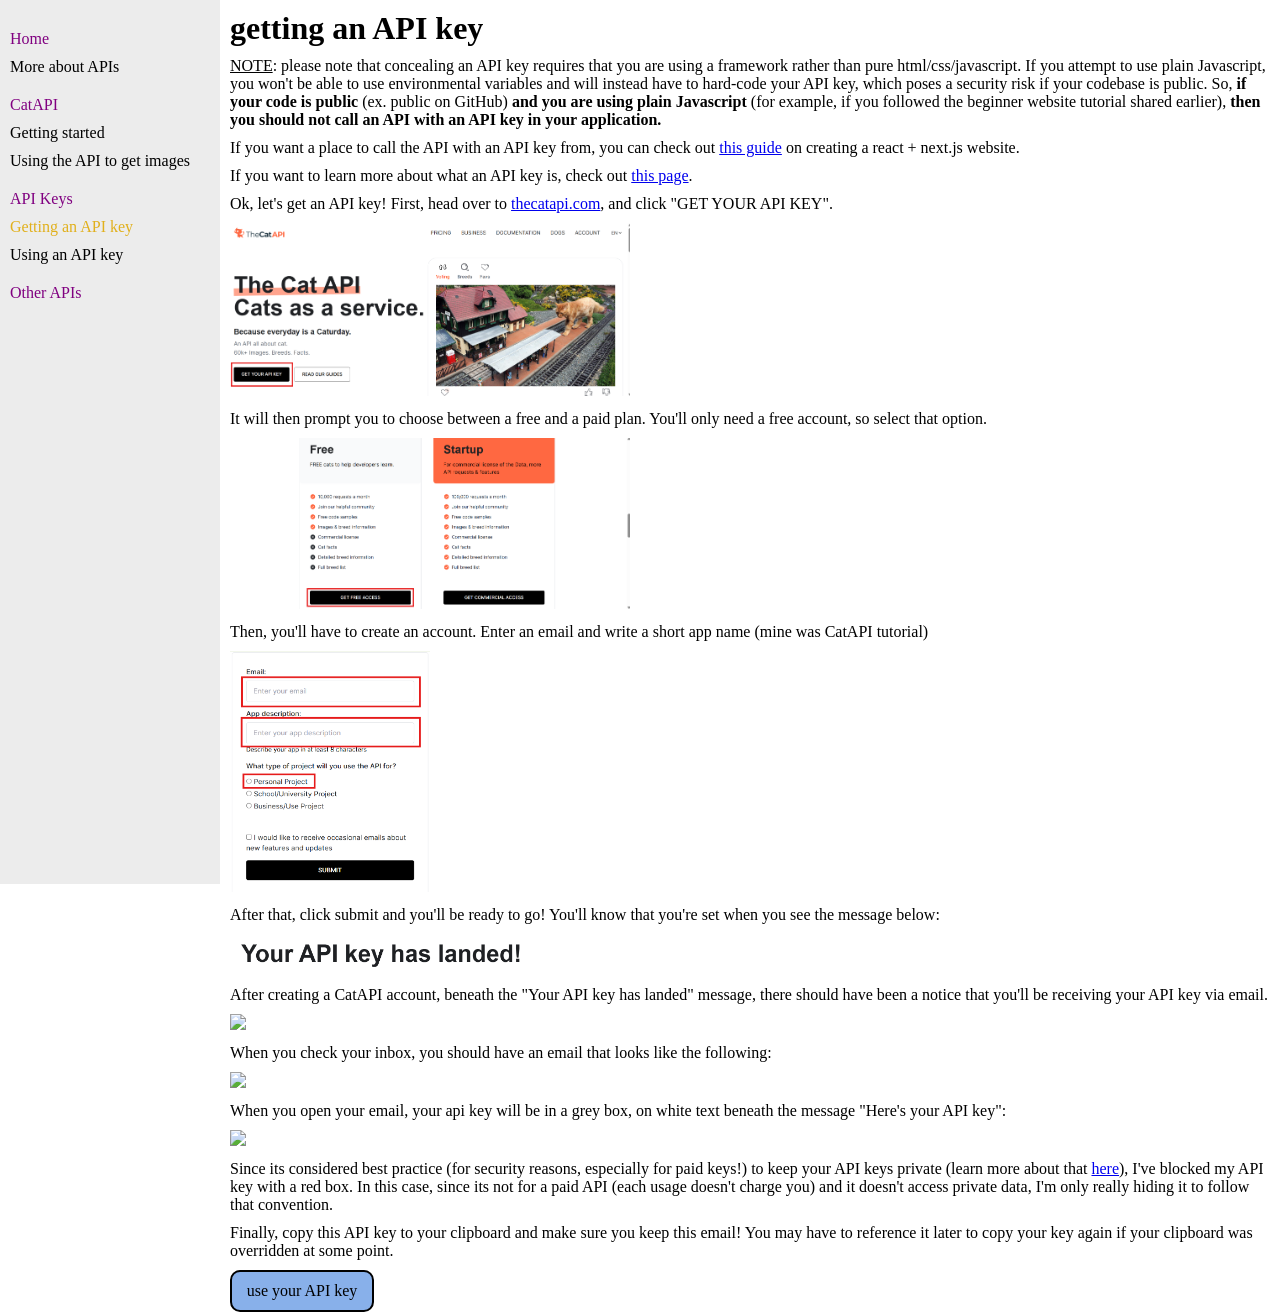
==== api-key.html @ 308fd84d "realized that it would take forever to do separate guides for Node.js, React, and Astro since they a" ====
<!DOCTYPE html>
<html lang="en">
  <head>
    <meta charset="UTF-8">
    <title>APIs Guide</title>
    <link href="styles.css" rel="stylesheet">
    <link rel="preconnect" href="https://fonts.gstatic.com" crossorigin>
    <link href="https://fonts.googleapis.com/css2?family=Fira+Code:wght@300..700&family=Oxanium:wght@200..800&display=swap" rel="stylesheet">
  </head>

  <body>
    <div class="flexbox">
    <!--rly want to use svelte for templating bc if not this will be a mess-->
    <div id="sidebar">
        <ul id="nav">
            <li class="main-level"><a href="/">Home</a></li>
            <li><a href="/info.html">More about APIs</a></li>
            
            <li class="main-level"><a href="/getting-started.html">CatAPI</a></li>
            <li><a href="/getting-started.html">Getting started</a></li>
            <li><a href="/using-an-api.html">Using the API to get images</a></li>

            <li class="main-level"><a href="/api-key.html">API Keys</a></li>
            <li id="current"><a href="/api-key.html">Getting an API key</a></li>
            <li><a href="/using-an-api-key.html">Using an API key</a></li>

            <li class="main-level"><a href="/other-apis.html">Other APIs</a></li>
        </ul>
    </div>
    <div id="main-content">
        <h1>getting an API key</h1>
        <!--i'm not sure if this is right :skulk-->
        <p><u>NOTE</u>: please note that concealing an API key requires that you are using a framework rather than pure html/css/javascript. 
          If you attempt to use plain Javascript, you won't be able to use environmental variables and will instead have to hard-code your API key, 
          which poses a security risk if your codebase is public. So, <b>if your code is public</b> (ex. public on GitHub) <b>and you are using plain Javascript </b> (for example, if you followed the beginner website tutorial shared earlier), <b>then you should not call an API with an API key in your application. </b>
        </p>
        <p>If you want a place to call the API with an API key from, you can check out <a href="https://workshops.hackclub.com/nextjs_starter/" target="_blank">this guide</a> on creating a react + next.js website.  </p>
        <p>If you want to learn more about what an API key is, check out <a href="/info.html">this page</a>. </p>
        <p>Ok, let's get an API key! First, head over to <a href="https://thecatapi.com/">thecatapi.com</a>, and click "GET YOUR API KEY".</p>
        <img width="400" src="/images/catapi_get_api_key_screenshot.png">
        <p>It will then prompt you to choose between a free and a paid plan. You'll only need a free account, so select that option.</p>
        <img width="400" src="/images/catapi_get_free_access_screenshot.png">
        <p>Then, you'll have to create an account. Enter an email and write a short app name (mine was CatAPI tutorial)</p>
        <img width="200" src="/images/catapi_sign_up_screenshot.png">
        <p>After that, click submit and you'll be ready to go! You'll know that you're set when you see the message below: </p>
        <img width="300" src="/images/catapi_api_key_success.png">
        <p>After creating a CatAPI account, beneath the "Your API key has landed" message, there should have been a notice that you'll be receiving your API key via email. </p>
        <img width="400" src="images/catapi_api_key_in_email.png">
        <p>When you check your inbox, you should have an email that looks like the following: </p>
        <img width="400" src="images/catapi_api_key_email_in_inbox.png">
        <p>When you open your email, your api key will be in a grey box, on white text beneath the message "Here's your API key": </p>
        <img width="400" src="images/catapi_api_key_email.png">
        <p>Since its considered best practice (for security reasons, especially for paid keys!) to keep your API keys private (learn more about that <a href="/info.html">here</a>), I've blocked my API key with a red box. 
        <!--not sure if I want to include this-->In this case, since its not for a paid API (each usage doesn't charge you) and it doesn't access private data, I'm only really hiding it to follow that convention. </p>
        <p>Finally, copy this API key to your clipboard and make sure you keep this email! You may have to reference it later to copy your key again if your clipboard was overridden at some point. </p>
        <a style="width: 120px; " class="button" href="/using-an-api-key.html">use your API key</a>
    </div>
    </div>
    <script src="index.js"></script>
  </body>
</html>
---- styles.css ----
#nav {
    list-style: none; 
    padding: 0;  
}

.main-level a {
    margin-top: 20px !important; 
}

.flexbox {
    display: flex; 
    flex-direction: row; 
}

* {
    margin: 0px; 
}

p {
    margin: 10px 0px; 
}

#main-content {
    margin: 10px; 
}

@media (max-height: 100vh) {
    #main-content {
        height: 96vh; /* for some reason this is the height where it didn't make me scroll down, idk maybe it has smth to do with margins */
    }
}

#sidebar {
    width: 200px; 
    flex-shrink: 0; 
    background: rgb(236, 236, 236); 
    padding: 10px; 
    padding-bottom: 0px; 
}

#sidebar a {
    margin: 10px 0px; 
    text-decoration: none; 
    display: block; /* idt this is best practice but it lets me manipulate links with margins */
    color: black; 
}

.button {
    display: block; 
    margin: 10px 0px; 
    background-color: rgb(136, 176, 234); 
    padding: 10px; 
    border-radius: 10px; 
    text-decoration: none;
    color: black; 
    border: 2px solid black; 
    text-align: center; 
}

#sidebar .main-level a {
    color: purple; 
}

#current a {
    color: rgb(225, 176, 28) !important; 
}

.code {
    background-color: rgb(231, 231, 231); 
    padding: 10px; 
    border-radius: 5px; 
    font-family: "Fira Code", monospace;
    font-optical-sizing: auto;
    font-weight: 30px;
    font-style: normal;
    font-size: 12px; 
    white-space: pre; 
}
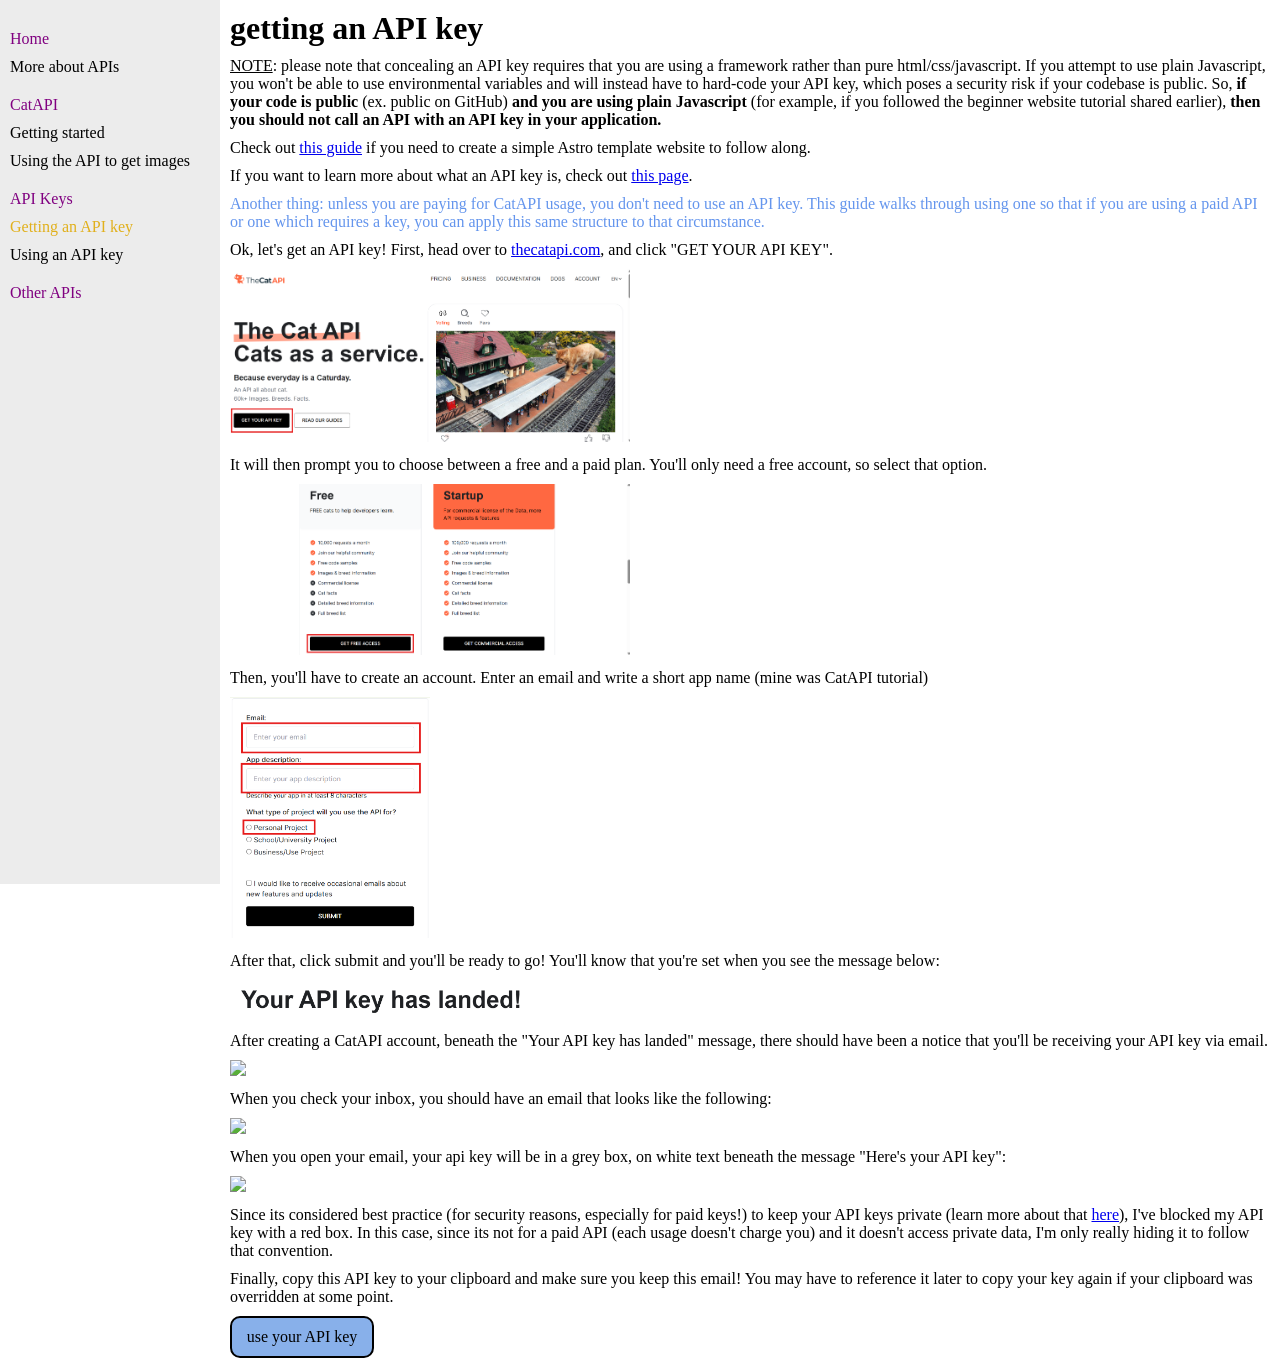
==== commit 133452bf: "updated to only use astro for api key, not sure if this whole section is necessary tbh" ====
--- a/api-key.html
+++ b/api-key.html
@@ -34,8 +34,9 @@
           If you attempt to use plain Javascript, you won't be able to use environmental variables and will instead have to hard-code your API key, 
           which poses a security risk if your codebase is public. So, <b>if your code is public</b> (ex. public on GitHub) <b>and you are using plain Javascript </b> (for example, if you followed the beginner website tutorial shared earlier), <b>then you should not call an API with an API key in your application. </b>
         </p>
-        <p>If you want a place to call the API with an API key from, you can check out <a href="https://workshops.hackclub.com/nextjs_starter/" target="_blank">this guide</a> on creating a react + next.js website.  </p>
+        <p>Check out <a href="https://workshops.hackclub.com/nextjs_starter/" target="_blank">this guide</a> if you need to create a simple Astro template website to follow along. </p>
         <p>If you want to learn more about what an API key is, check out <a href="/info.html">this page</a>. </p>
+        <p class="important">Another thing: unless you are paying for CatAPI usage, you don't need to use an API key. This guide walks through using one so that if you are using a paid API or one which requires a key, you can apply this same structure to that circumstance. </p>
         <p>Ok, let's get an API key! First, head over to <a href="https://thecatapi.com/">thecatapi.com</a>, and click "GET YOUR API KEY".</p>
         <img width="400" src="/images/catapi_get_api_key_screenshot.png">
         <p>It will then prompt you to choose between a free and a paid plan. You'll only need a free account, so select that option.</p>
--- a/styles.css
+++ b/styles.css
@@ -75,4 +75,8 @@
     font-style: normal;
     font-size: 12px; 
     white-space: pre; 
+}
+
+.important {
+    color: cornflowerblue; 
 }
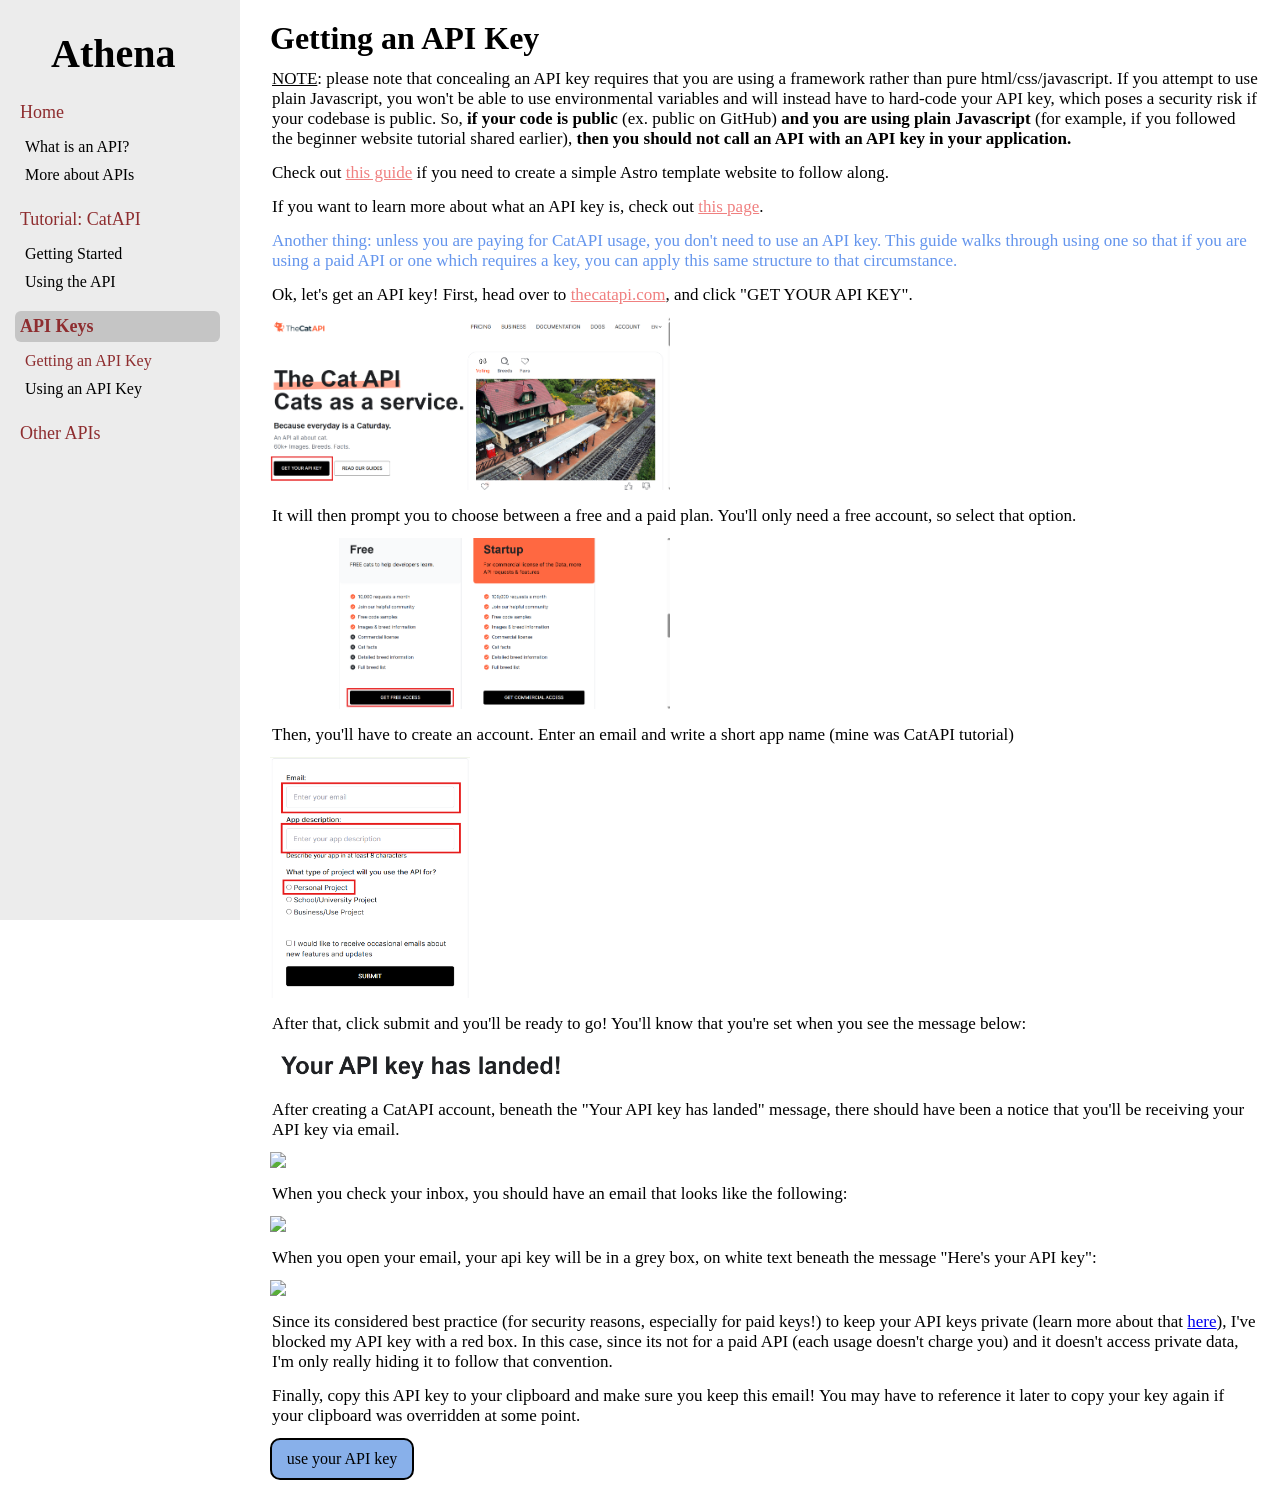
==== commit 1273a06d: "styling the sidebar and links" ====
--- a/api-key.html
+++ b/api-key.html
@@ -12,32 +12,34 @@
     <div class="flexbox">
     <!--rly want to use svelte for templating bc if not this will be a mess-->
     <div id="sidebar">
+        <a href="https://athena.hackclub.com" id="athena-link" target="_blank" rel="noopener noreferrer">Athena</a>
         <ul id="nav">
             <li class="main-level"><a href="/">Home</a></li>
-            <li><a href="/info.html">More about APIs</a></li>
+            <li><a href="/">What is an API?</a></li>
+            <li><a href="info.html">More about APIs</a></li>
             
-            <li class="main-level"><a href="/getting-started.html">CatAPI</a></li>
-            <li><a href="/getting-started.html">Getting started</a></li>
-            <li><a href="/using-an-api.html">Using the API to get images</a></li>
+            <li class="main-level"><a href="getting-started.html">Tutorial: CatAPI</a></li>
+            <li><a href="getting-started.html">Getting Started</a></li>
+            <li><a href="using-an-api.html">Using the API</a></li>
 
-            <li class="main-level"><a href="/api-key.html">API Keys</a></li>
-            <li id="current"><a href="/api-key.html">Getting an API key</a></li>
-            <li><a href="/using-an-api-key.html">Using an API key</a></li>
+            <li class="main-level current"><a href="api-key.html">API Keys</a></li>
+            <li class="current"><a href="api-key.html">Getting an API Key</a></li>
+            <li><a href="using-an-api-key.html">Using an API Key</a></li>
 
-            <li class="main-level"><a href="/other-apis.html">Other APIs</a></li>
+            <li class="main-level"><a href="other-apis.html">Other APIs</a></li>
         </ul>
     </div>
     <div id="main-content">
-        <h1>getting an API key</h1>
+        <h1>Getting an API Key</h1>
         <!--i'm not sure if this is right :skulk-->
         <p><u>NOTE</u>: please note that concealing an API key requires that you are using a framework rather than pure html/css/javascript. 
           If you attempt to use plain Javascript, you won't be able to use environmental variables and will instead have to hard-code your API key, 
           which poses a security risk if your codebase is public. So, <b>if your code is public</b> (ex. public on GitHub) <b>and you are using plain Javascript </b> (for example, if you followed the beginner website tutorial shared earlier), <b>then you should not call an API with an API key in your application. </b>
         </p>
-        <p>Check out <a href="https://workshops.hackclub.com/nextjs_starter/" target="_blank">this guide</a> if you need to create a simple Astro template website to follow along. </p>
-        <p>If you want to learn more about what an API key is, check out <a href="/info.html">this page</a>. </p>
+        <p>Check out <a href="https://workshops.hackclub.com/nextjs_starter/" target="_blank" rel="noopener noreferrer" class="external">this guide</a> if you need to create a simple Astro template website to follow along. </p>
+        <p>If you want to learn more about what an API key is, check out <a href="/info.html" target="_blank" rel="noopener noreferrer" class="external">this page</a>. </p>
         <p class="important">Another thing: unless you are paying for CatAPI usage, you don't need to use an API key. This guide walks through using one so that if you are using a paid API or one which requires a key, you can apply this same structure to that circumstance. </p>
-        <p>Ok, let's get an API key! First, head over to <a href="https://thecatapi.com/">thecatapi.com</a>, and click "GET YOUR API KEY".</p>
+        <p>Ok, let's get an API key! First, head over to <a href="https://thecatapi.com/" target="_blank" rel="noopener noreferrer" class="external">thecatapi.com</a>, and click "GET YOUR API KEY".</p>
         <img width="400" src="/images/catapi_get_api_key_screenshot.png">
         <p>It will then prompt you to choose between a free and a paid plan. You'll only need a free account, so select that option.</p>
         <img width="400" src="/images/catapi_get_free_access_screenshot.png">
--- a/styles.css
+++ b/styles.css
@@ -1,82 +1,176 @@
+@import url("https://fonts.googleapis.com/css2?family=Fira+Code:wght@300..700&display=swap");
+@import url("https://fonts.googleapis.com/css2?family=Playfair+Display:ital,wght@0,400..900;1,400..900&display=swap");
+@import url("https://fonts.googleapis.com/css2?family=Gaegu&display=swap");
+/* fonts all from the athena website https://athena.hackclub.com */
+
+@font-face {
+    font-family: "Phantom Sans";
+    src: url("https://assets.hackclub.com/fonts/Phantom_Sans_0.7/Regular.woff")
+            format("woff"),
+        url("https://assets.hackclub.com/fonts/Phantom_Sans_0.7/Regular.woff2")
+            format("woff2");
+    font-weight: normal;
+    font-style: normal;
+    font-display: swap;
+}
+
+@font-face {
+    font-family: "Phantom Sans";
+    src: url("https://assets.hackclub.com/fonts/Phantom_Sans_0.7/Italic.woff")
+            format("woff"),
+        url("https://assets.hackclub.com/fonts/Phantom_Sans_0.7/Italic.woff2")
+            format("woff2");
+    font-weight: normal;
+    font-style: italic;
+    font-display: swap;
+}
+
+@font-face {
+    font-family: "Phantom Sans";
+    src: url("https://assets.hackclub.com/fonts/Phantom_Sans_0.7/Bold.woff")
+            format("woff"),
+        url("https://assets.hackclub.com/fonts/Phantom_Sans_0.7/Bold.woff2")
+            format("woff2");
+    font-weight: bold;
+    font-style: normal;
+    font-display: swap;
+}
+
+:root {
+    font-family: "Phantom Sans";
+}
+
+.playfair-display {
+    font-family: "Playfair Display", serif;
+}
+
+.handwritten {
+    font-family: "Gaegu", sans-serif;
+}
+
 #nav {
-    list-style: none; 
-    padding: 0;  
+    list-style: none;
+    padding: 0;
 }
 
 .main-level a {
-    margin-top: 20px !important; 
+    margin-top: 20px !important;
 }
 
 .flexbox {
-    display: flex; 
-    flex-direction: row; 
+    display: flex;
+    flex-direction: row;
 }
 
 * {
-    margin: 0px; 
+    margin: 0px;
 }
 
 p {
-    margin: 10px 0px; 
+    margin: 10px 0px;
+    font-size: 17px;
+    padding: 2px;
 }
 
 #main-content {
-    margin: 10px; 
-}
-
-@media (max-height: 100vh) {
-    #main-content {
-        height: 96vh; /* for some reason this is the height where it didn't make me scroll down, idk maybe it has smth to do with margins */
-    }
+    margin: 20px;
+    margin-left: 270px;
 }
 
 #sidebar {
-    width: 200px; 
-    flex-shrink: 0; 
-    background: rgb(236, 236, 236); 
-    padding: 10px; 
-    padding-bottom: 0px; 
+    width: 200px;
+    flex-shrink: 0;
+    background: rgb(236, 236, 236);
+    padding: 20px;
+    padding-bottom: 0px;
+    position: fixed;
+    height: 100vh;
 }
 
 #sidebar a {
-    margin: 10px 0px; 
-    text-decoration: none; 
+    margin-top: 10px;
+    margin-left: 5px;
+    text-decoration: none;
     display: block; /* idt this is best practice but it lets me manipulate links with margins */
-    color: black; 
+    color: black;
+}
+
+#sidebar a:not(.main-level):hover {
+    color: #8e2d2f8a;
+}
+
+#athena-link {
+    padding-left: 26px; /* centering divs is my enemy, this was the best temporary solution i could come up with before i went insane */
+    font-size: 40px;
+    font-weight: bold;
+}
+
+#athena-link:hover {
+    color: #8e2d2f !important;
 }
 
 .button {
-    display: block; 
-    margin: 10px 0px; 
-    background-color: rgb(136, 176, 234); 
-    padding: 10px; 
-    border-radius: 10px; 
+    display: block;
+    margin: 10px 0px;
+    background-color: rgb(136, 176, 234);
+    padding: 10px;
+    border-radius: 10px;
     text-decoration: none;
-    color: black; 
-    border: 2px solid black; 
-    text-align: center; 
+    color: black;
+    border: 2px solid black;
+    text-align: center;
 }
 
 #sidebar .main-level a {
-    color: purple; 
+    margin-left: -5px;
+    padding: 5px;
+    color: #8e2d2f;
+    font-weight: 400;
+    font-size: 18px;
+    border-radius: 6px;
 }
 
-#current a {
-    color: rgb(225, 176, 28) !important; 
+#sidebar .main-level a:hover {
+    color: #8e2d2f;
+    background-color: lightgrey;
+    transition: all 100ms;
+}
+
+#sidebar .current.main-level a {
+    font-weight: 700;
+    color: #8e2d2f !important;
+    background-color: rgb(197, 197, 197);
+    transition: all 100ms;
+}
+
+.current a:not(.main-level) {
+    color: #8e2d2f !important;
+}
+
+a.external {
+    color: lightcoral !important;
+}
+
+a.external:hover {
+    color: #8e2d2f !important;
+}
+
+.api-list {
+    padding: 3px;
 }
 
 .code {
-    background-color: rgb(231, 231, 231); 
-    padding: 10px; 
-    border-radius: 5px; 
+    background-color: rgb(231, 231, 231);
+    padding: 10px;
+    border-radius: 5px;
     font-family: "Fira Code", monospace;
     font-optical-sizing: auto;
     font-weight: 30px;
     font-style: normal;
-    font-size: 12px; 
-    white-space: pre; 
+    font-size: 12px;
+    white-space: pre;
 }
 
 .important {
-    color: cornflowerblue; 
-}+    color: cornflowerblue;
+}
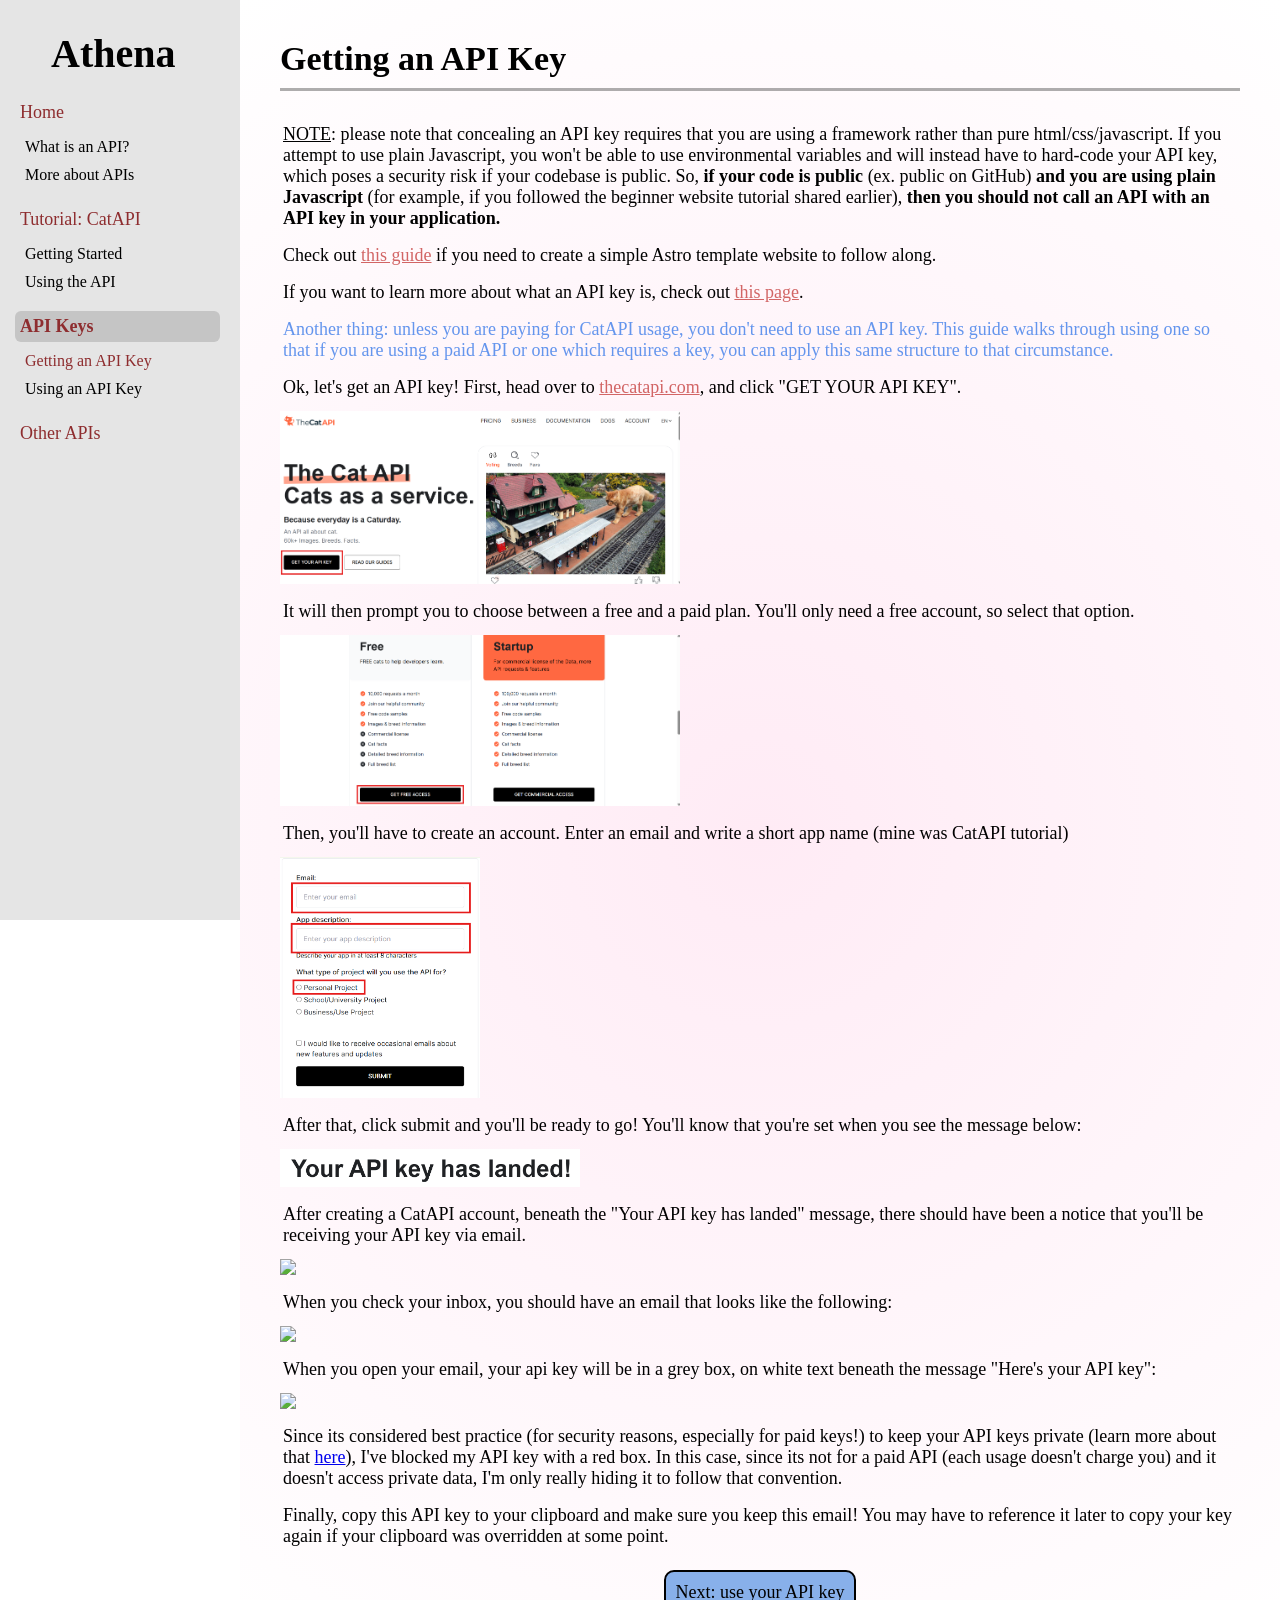
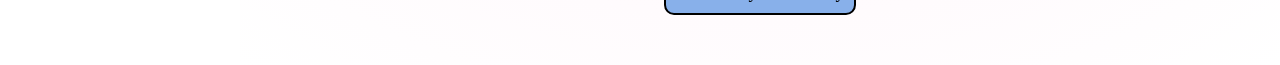
==== commit 3b6af058: "started the athena glyph background and some various main-content styling stuff" ====
--- a/api-key.html
+++ b/api-key.html
@@ -14,8 +14,8 @@
     <div id="sidebar">
         <a href="https://athena.hackclub.com" id="athena-link" target="_blank" rel="noopener noreferrer">Athena</a>
         <ul id="nav">
-            <li class="main-level"><a href="/">Home</a></li>
-            <li><a href="/">What is an API?</a></li>
+            <li class="main-level"><a href="./">Home</a></li>
+            <li><a href="./">What is an API?</a></li>
             <li><a href="info.html">More about APIs</a></li>
             
             <li class="main-level"><a href="getting-started.html">Tutorial: CatAPI</a></li>
@@ -37,26 +37,28 @@
           which poses a security risk if your codebase is public. So, <b>if your code is public</b> (ex. public on GitHub) <b>and you are using plain Javascript </b> (for example, if you followed the beginner website tutorial shared earlier), <b>then you should not call an API with an API key in your application. </b>
         </p>
         <p>Check out <a href="https://workshops.hackclub.com/nextjs_starter/" target="_blank" rel="noopener noreferrer" class="external">this guide</a> if you need to create a simple Astro template website to follow along. </p>
-        <p>If you want to learn more about what an API key is, check out <a href="/info.html" target="_blank" rel="noopener noreferrer" class="external">this page</a>. </p>
+        <p>If you want to learn more about what an API key is, check out <a href="info.html" target="_blank" rel="noopener noreferrer" class="external">this page</a>. </p>
         <p class="important">Another thing: unless you are paying for CatAPI usage, you don't need to use an API key. This guide walks through using one so that if you are using a paid API or one which requires a key, you can apply this same structure to that circumstance. </p>
         <p>Ok, let's get an API key! First, head over to <a href="https://thecatapi.com/" target="_blank" rel="noopener noreferrer" class="external">thecatapi.com</a>, and click "GET YOUR API KEY".</p>
-        <img width="400" src="/images/catapi_get_api_key_screenshot.png">
+        <img width="400" src="images/catapi_get_api_key_screenshot.png">
         <p>It will then prompt you to choose between a free and a paid plan. You'll only need a free account, so select that option.</p>
-        <img width="400" src="/images/catapi_get_free_access_screenshot.png">
+        <img width="400" src="images/catapi_get_free_access_screenshot.png">
         <p>Then, you'll have to create an account. Enter an email and write a short app name (mine was CatAPI tutorial)</p>
-        <img width="200" src="/images/catapi_sign_up_screenshot.png">
+        <img width="200" src="images/catapi_sign_up_screenshot.png">
         <p>After that, click submit and you'll be ready to go! You'll know that you're set when you see the message below: </p>
-        <img width="300" src="/images/catapi_api_key_success.png">
+        <img width="300" src="images/catapi_api_key_success.png">
         <p>After creating a CatAPI account, beneath the "Your API key has landed" message, there should have been a notice that you'll be receiving your API key via email. </p>
         <img width="400" src="images/catapi_api_key_in_email.png">
         <p>When you check your inbox, you should have an email that looks like the following: </p>
         <img width="400" src="images/catapi_api_key_email_in_inbox.png">
         <p>When you open your email, your api key will be in a grey box, on white text beneath the message "Here's your API key": </p>
         <img width="400" src="images/catapi_api_key_email.png">
-        <p>Since its considered best practice (for security reasons, especially for paid keys!) to keep your API keys private (learn more about that <a href="/info.html">here</a>), I've blocked my API key with a red box. 
+        <p>Since its considered best practice (for security reasons, especially for paid keys!) to keep your API keys private (learn more about that <a href="info.html">here</a>), I've blocked my API key with a red box. 
         <!--not sure if I want to include this-->In this case, since its not for a paid API (each usage doesn't charge you) and it doesn't access private data, I'm only really hiding it to follow that convention. </p>
         <p>Finally, copy this API key to your clipboard and make sure you keep this email! You may have to reference it later to copy your key again if your clipboard was overridden at some point. </p>
-        <a style="width: 120px; " class="button" href="/using-an-api-key.html">use your API key</a>
+        <div style="display: flex; flex-direction: row; align-items: center; gap: 10px; justify-content: center; font-size: 18px;">
+          <a style="padding: 10px; " class="button" href="using-an-api-key.html">Next: use your API key</a>
+        </div>
     </div>
     </div>
     <script src="index.js"></script>
--- a/styles.css
+++ b/styles.css
@@ -40,6 +40,11 @@
     font-family: "Phantom Sans";
 }
 
+html,
+body {
+    height: 100%;
+}
+
 .playfair-display {
     font-family: "Playfair Display", serif;
 }
@@ -60,6 +65,7 @@
 .flexbox {
     display: flex;
     flex-direction: row;
+    min-height: 100%;
 }
 
 * {
@@ -68,19 +74,33 @@
 
 p {
     margin: 10px 0px;
-    font-size: 17px;
-    padding: 2px;
+    font-size: 18px;
+    padding: 3px;
+}
+
+h1 {
+    font-size: 34px;
+    padding-bottom: 10px;
+    margin-bottom: 30px;
+    border-bottom: solid rgba(102, 102, 102, 0.524);
 }
 
 #main-content {
-    margin: 20px;
-    margin-left: 270px;
+    padding: 40px;
+    margin-left: 240px;
+    background: #ffebf5;
+    background: radial-gradient(
+        circle,
+        rgba(255, 235, 245, 1) 0%,
+        rgba(255, 255, 255, 1) 100%
+    );
+    min-height: 100%;
 }
 
 #sidebar {
     width: 200px;
     flex-shrink: 0;
-    background: rgb(236, 236, 236);
+    background: rgba(216, 216, 216, 0.65);
     padding: 20px;
     padding-bottom: 0px;
     position: fixed;
@@ -148,7 +168,7 @@
 }
 
 a.external {
-    color: lightcoral !important;
+    color: rgb(210, 101, 101) !important;
 }
 
 a.external:hover {
@@ -162,6 +182,7 @@
 .code {
     background-color: rgb(231, 231, 231);
     padding: 10px;
+    margin: 2px;
     border-radius: 5px;
     font-family: "Fira Code", monospace;
     font-optical-sizing: auto;
@@ -174,3 +195,27 @@
 .important {
     color: cornflowerblue;
 }
+
+/* #spotlight {
+    position: fixed;
+    top: 0;
+    left: 0;
+    width: 100%;
+    height: 100%;
+    background-image: url("images/glyph_rep.svg");
+    background-size: 40px 40px;
+    background-repeat: repeat;
+    z-index: -2;
+    pointer-events: none;
+}
+
+#spotlight-overlay {
+    position: fixed;
+    top: 0;
+    left: 0;
+    right: 0;
+    bottom: 0;
+    background: transparent;
+    z-index: -1;
+    pointer-events: none;
+} */
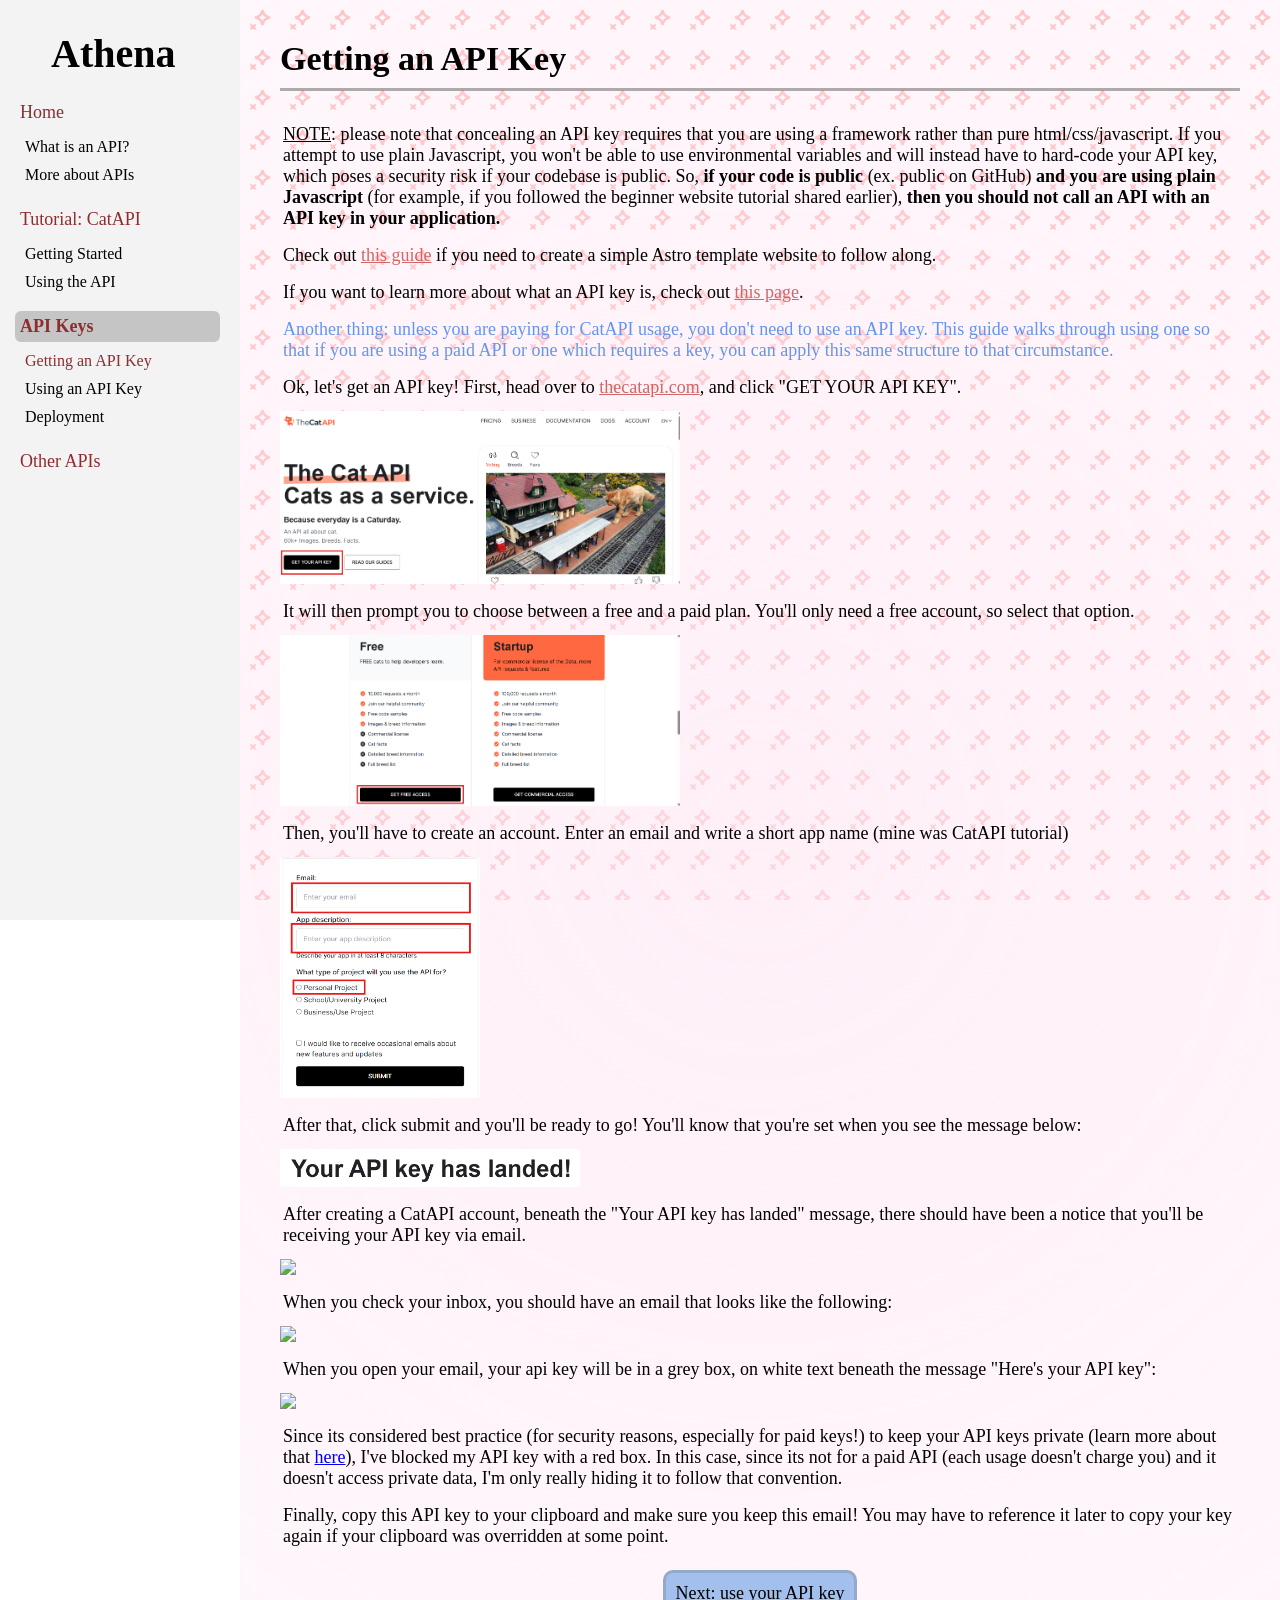
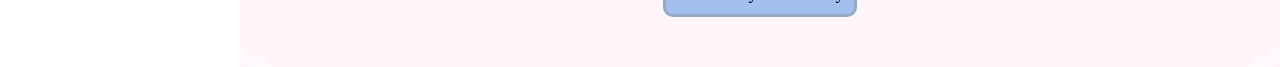
==== commit 7d7f00bf: "added the spotlight glyph background to main content but not sure if it looks good" ====
--- a/api-key.html
+++ b/api-key.html
@@ -25,11 +25,15 @@
             <li class="main-level current"><a href="api-key.html">API Keys</a></li>
             <li class="current"><a href="api-key.html">Getting an API Key</a></li>
             <li><a href="using-an-api-key.html">Using an API Key</a></li>
+            <li><a href="deployment.html">Deployment</a></li>
 
             <li class="main-level"><a href="other-apis.html">Other APIs</a></li>
         </ul>
     </div>
     <div id="main-content">
+      <div id="spotlight">
+        <div id="spotlight-overlay"></div>
+      </div>
         <h1>Getting an API Key</h1>
         <!--i'm not sure if this is right :skulk-->
         <p><u>NOTE</u>: please note that concealing an API key requires that you are using a framework rather than pure html/css/javascript. 
@@ -62,5 +66,6 @@
     </div>
     </div>
     <script src="index.js"></script>
+    <script src="spotlight.js"></script>
   </body>
 </html>
--- a/styles.css
+++ b/styles.css
@@ -91,8 +91,8 @@
     background: #ffebf5;
     background: radial-gradient(
         circle,
-        rgba(255, 235, 245, 1) 0%,
-        rgba(255, 255, 255, 1) 100%
+        rgb(255, 238, 247, 0.9) 0%,
+        rgba(255, 245, 250, 0.8) 100%
     );
     min-height: 100%;
 }
@@ -100,11 +100,13 @@
 #sidebar {
     width: 200px;
     flex-shrink: 0;
-    background: rgba(216, 216, 216, 0.65);
+    /* background: rgba(216, 216, 216, 0.65); */
+    background: rgb(243, 243, 243);
     padding: 20px;
     padding-bottom: 0px;
     position: fixed;
     height: 100vh;
+    z-index: 8;
 }
 
 #sidebar a {
@@ -132,13 +134,18 @@
 .button {
     display: block;
     margin: 10px 0px;
-    background-color: rgb(136, 176, 234);
+    background-color: rgba(136, 175, 234, 0.775);
     padding: 10px;
     border-radius: 10px;
     text-decoration: none;
     color: black;
-    border: 2px solid black;
+    border: solid rgba(121, 121, 121, 0.307);
     text-align: center;
+}
+
+.button:hover {
+    border: solid rgb(121, 121, 121);
+    box-shadow: rgb(121, 121, 121);
 }
 
 #sidebar .main-level a {
@@ -196,7 +203,7 @@
     color: cornflowerblue;
 }
 
-/* #spotlight {
+#spotlight {
     position: fixed;
     top: 0;
     left: 0;
@@ -218,4 +225,4 @@
     background: transparent;
     z-index: -1;
     pointer-events: none;
-} */
+}
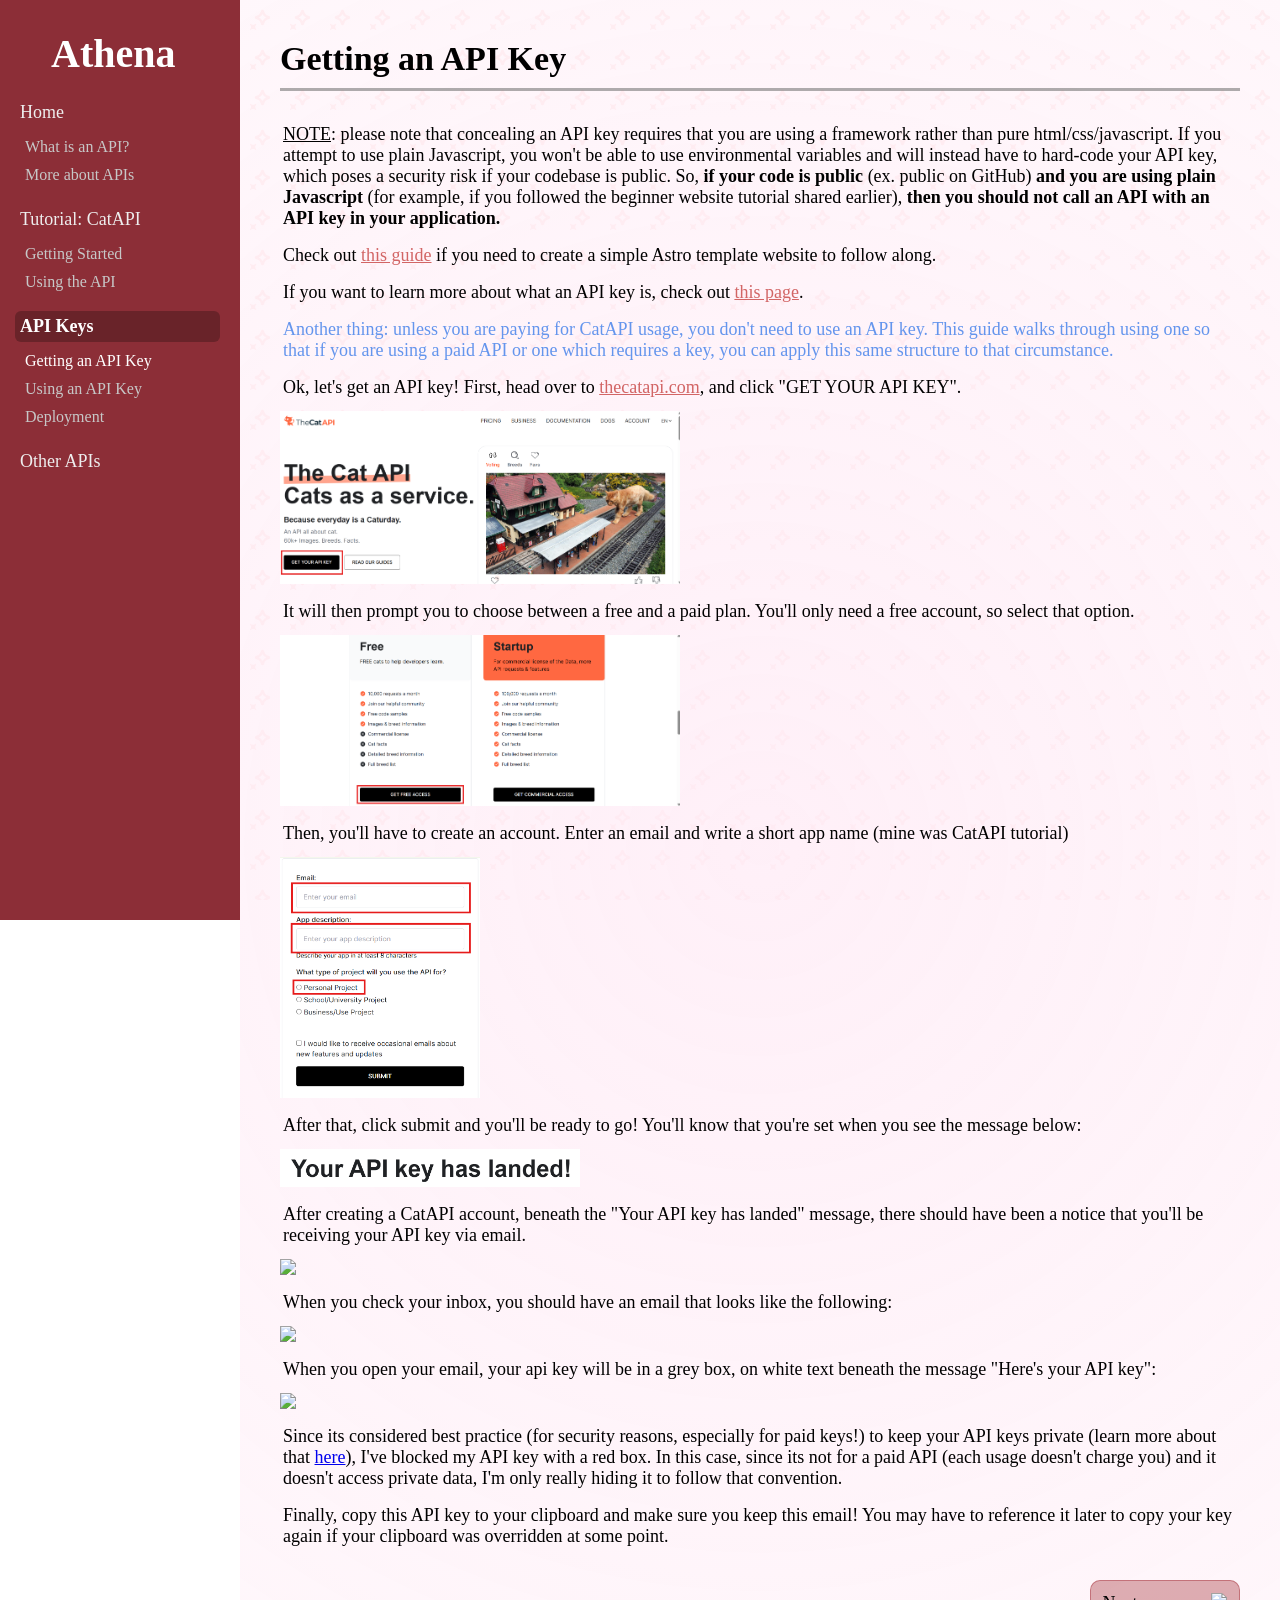
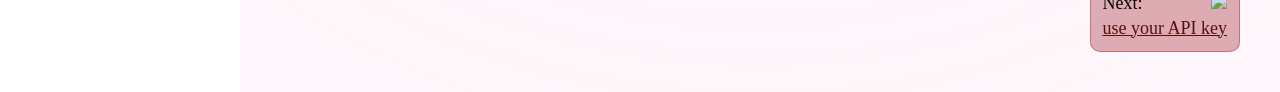
==== commit 85cc64d4: "changed colors for better contrast" ====
--- a/api-key.html
+++ b/api-key.html
@@ -60,8 +60,14 @@
         <p>Since its considered best practice (for security reasons, especially for paid keys!) to keep your API keys private (learn more about that <a href="info.html">here</a>), I've blocked my API key with a red box. 
         <!--not sure if I want to include this-->In this case, since its not for a paid API (each usage doesn't charge you) and it doesn't access private data, I'm only really hiding it to follow that convention. </p>
         <p>Finally, copy this API key to your clipboard and make sure you keep this email! You may have to reference it later to copy your key again if your clipboard was overridden at some point. </p>
-        <div style="display: flex; flex-direction: row; align-items: center; gap: 10px; justify-content: center; font-size: 18px;">
-          <a style="padding: 10px; " class="button" href="using-an-api-key.html">Next: use your API key</a>
+        
+        <div class="next-buttons">
+          <a href="using-an-api-key.html" class="nav-button">
+            <div class="next-text">
+              <div>Next:</div>
+              <img src="images/right-arrow.svg" height="20px"/></div>
+            <div class="next-link">use your API key</div>
+          </a>
         </div>
     </div>
     </div>
--- a/styles.css
+++ b/styles.css
@@ -86,6 +86,7 @@
 }
 
 #main-content {
+    width: 100%;
     padding: 40px;
     margin-left: 240px;
     background: #ffebf5;
@@ -100,8 +101,8 @@
 #sidebar {
     width: 200px;
     flex-shrink: 0;
-    /* background: rgba(216, 216, 216, 0.65); */
-    background: rgb(243, 243, 243);
+    /* background: rgb(243, 243, 243); */
+    background: #8c2e37;
     padding: 20px;
     padding-bottom: 0px;
     position: fixed;
@@ -114,21 +115,23 @@
     margin-left: 5px;
     text-decoration: none;
     display: block; /* idt this is best practice but it lets me manipulate links with margins */
-    color: black;
+    color: rgb(199, 199, 199);
 }
 
 #sidebar a:not(.main-level):hover {
-    color: #8e2d2f8a;
+    /* color: #8e2d2f8a; */
+    color: rgb(226, 226, 226);
 }
 
 #athena-link {
     padding-left: 26px; /* centering divs is my enemy, this was the best temporary solution i could come up with before i went insane */
     font-size: 40px;
     font-weight: bold;
+    color: #fff !important;
 }
 
 #athena-link:hover {
-    color: #8e2d2f !important;
+    color: #662122 !important;
 }
 
 .button {
@@ -148,37 +151,79 @@
     box-shadow: rgb(121, 121, 121);
 }
 
+.next-buttons {
+    width: 100%;
+    display: flex;
+    justify-content: flex-end;
+    margin-top: 30px;
+}
+
+.next-text {
+    color: black;
+    font-size: 18px;
+    margin-bottom: 4px;
+    align-items: center;
+    display: flex;
+    justify-content: space-between;
+}
+
+.next-link {
+    font-size: 18px;
+    text-decoration: underline;
+    color: rgb(88, 15, 15) !important;
+}
+
+.next-link:hover {
+    color: rgb(57, 5, 5) !important;
+}
+
+.nav-button {
+    padding: 12px;
+    border: solid 1px #aa3a4380;
+    border-radius: 10px;
+    background: #aa3a4365;
+    text-decoration: none;
+    transition: all;
+    transition-duration: 100ms;
+}
+
+.nav-button:hover {
+    border: solid 1px #aa3a4380;
+    background: #aa3a4380;
+}
+
 #sidebar .main-level a {
     margin-left: -5px;
     padding: 5px;
-    color: #8e2d2f;
+    color: rgb(238, 238, 238);
     font-weight: 400;
     font-size: 18px;
     border-radius: 6px;
 }
 
 #sidebar .main-level a:hover {
-    color: #8e2d2f;
-    background-color: lightgrey;
+    color: rgb(227, 227, 227);
+    background-color: #692329cb;
     transition: all 100ms;
 }
 
 #sidebar .current.main-level a {
-    font-weight: 700;
-    color: #8e2d2f !important;
-    background-color: rgb(197, 197, 197);
+    font-weight: 600;
+    color: #fff !important;
+    background-color: #692329;
     transition: all 100ms;
 }
 
 .current a:not(.main-level) {
-    color: #8e2d2f !important;
-}
-
-a.external {
+    color: #fff !important;
+}
+
+.external {
     color: rgb(210, 101, 101) !important;
-}
-
-a.external:hover {
+    text-decoration: underline;
+}
+
+.external:hover {
     color: #8e2d2f !important;
 }
 
@@ -187,7 +232,7 @@
 }
 
 .code {
-    background-color: rgb(231, 231, 231);
+    background-color: rgb(240, 240, 240);
     padding: 10px;
     margin: 2px;
     border-radius: 5px;
@@ -212,6 +257,7 @@
     background-image: url("images/glyph_rep.svg");
     background-size: 40px 40px;
     background-repeat: repeat;
+    opacity: 0.2;
     z-index: -2;
     pointer-events: none;
 }
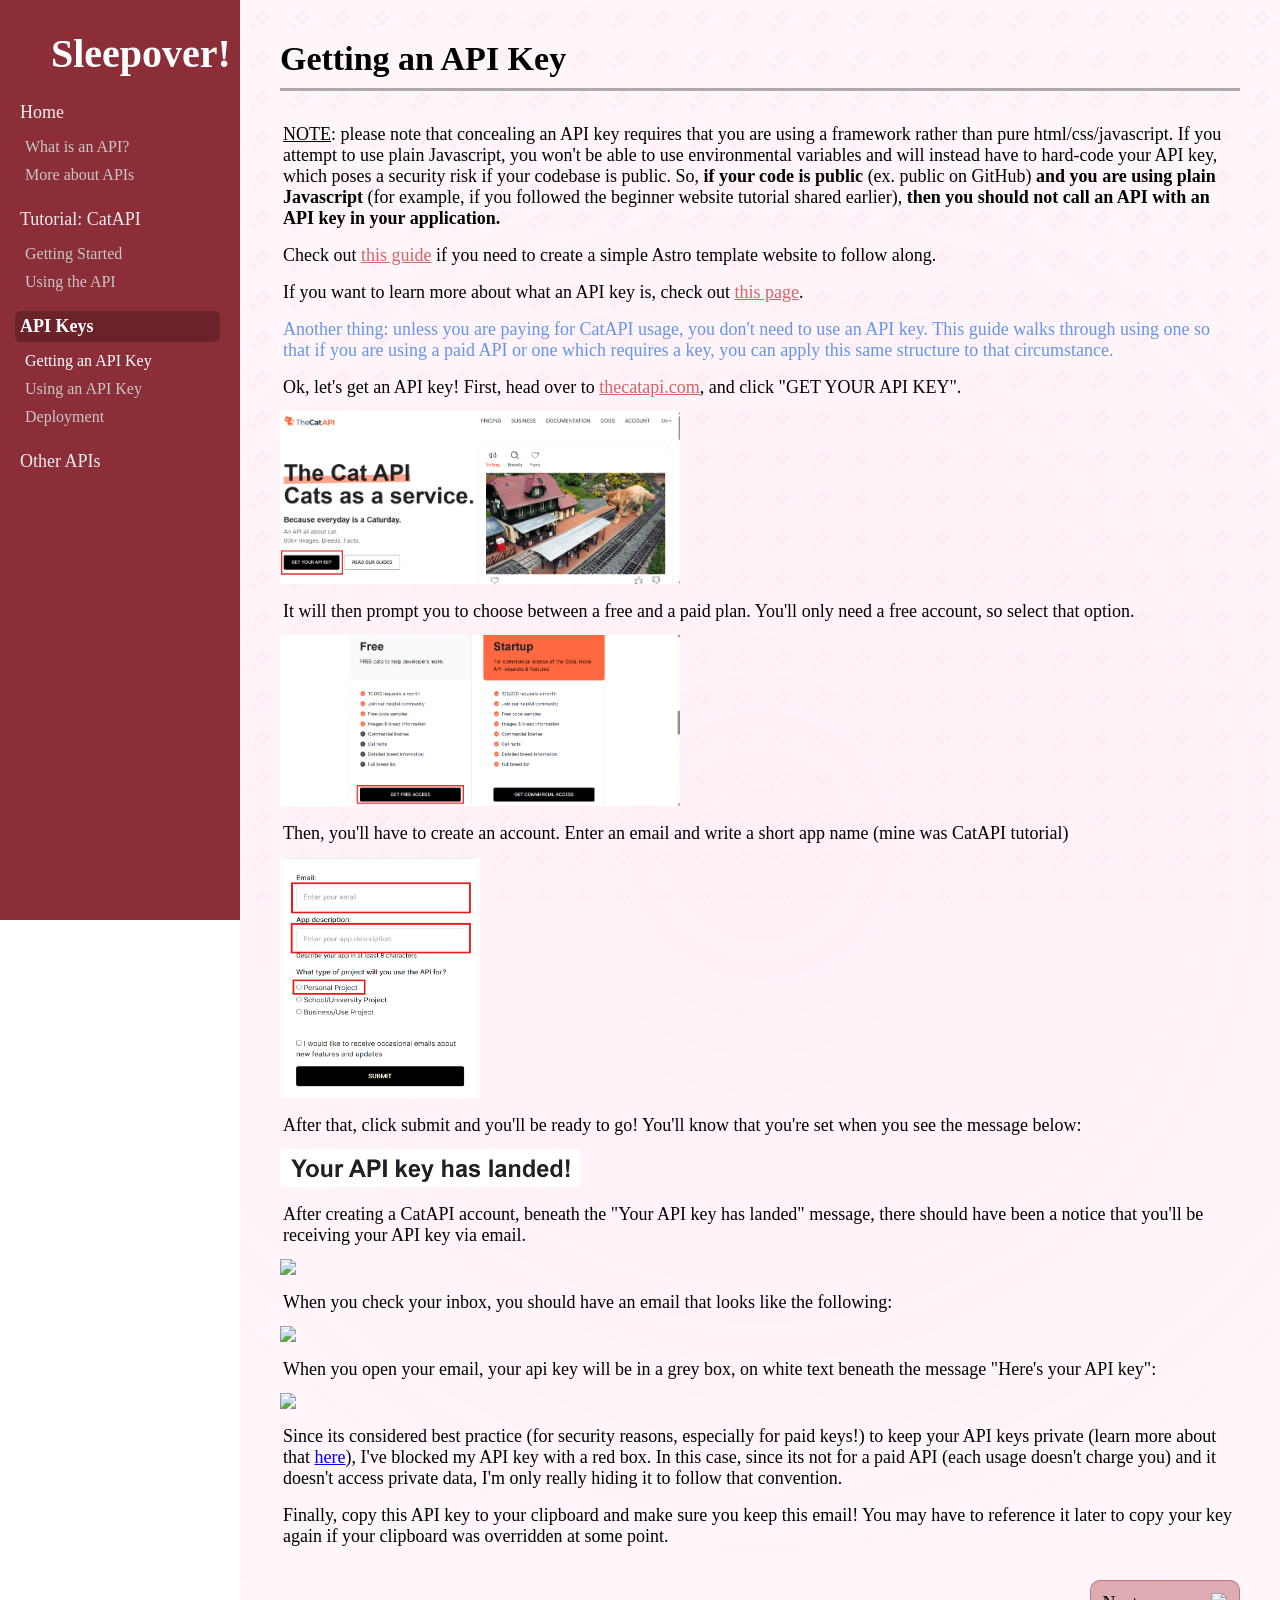
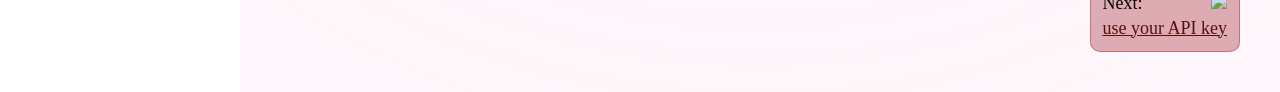
==== commit 93139863: "Replaced "Athena" text with Sleepover logo" ====
--- a/api-key.html
+++ b/api-key.html
@@ -12,7 +12,7 @@
     <div class="flexbox">
     <!--rly want to use svelte for templating bc if not this will be a mess-->
     <div id="sidebar">
-        <a href="https://athena.hackclub.com" id="athena-link" target="_blank" rel="noopener noreferrer">Athena</a>
+        <a href="https://sleepover.hackclub.com" id="athena-link" target="_blank" rel="noopener noreferrer">Sleepover!</a>
         <ul id="nav">
             <li class="main-level"><a href="./">Home</a></li>
             <li><a href="./">What is an API?</a></li>
@@ -40,7 +40,7 @@
           If you attempt to use plain Javascript, you won't be able to use environmental variables and will instead have to hard-code your API key, 
           which poses a security risk if your codebase is public. So, <b>if your code is public</b> (ex. public on GitHub) <b>and you are using plain Javascript </b> (for example, if you followed the beginner website tutorial shared earlier), <b>then you should not call an API with an API key in your application. </b>
         </p>
-        <p>Check out <a href="https://workshops.hackclub.com/nextjs_starter/" target="_blank" rel="noopener noreferrer" class="external">this guide</a> if you need to create a simple Astro template website to follow along. </p>
+        <p>Check out <a href="https://docs.astro.build/en/tutorial/0-introduction/" target="_blank" rel="noopener noreferrer" class="external">this guide</a> if you need to create a simple Astro template website to follow along. </p>
         <p>If you want to learn more about what an API key is, check out <a href="info.html" target="_blank" rel="noopener noreferrer" class="external">this page</a>. </p>
         <p class="important">Another thing: unless you are paying for CatAPI usage, you don't need to use an API key. This guide walks through using one so that if you are using a paid API or one which requires a key, you can apply this same structure to that circumstance. </p>
         <p>Ok, let's get an API key! First, head over to <a href="https://thecatapi.com/" target="_blank" rel="noopener noreferrer" class="external">thecatapi.com</a>, and click "GET YOUR API KEY".</p>
